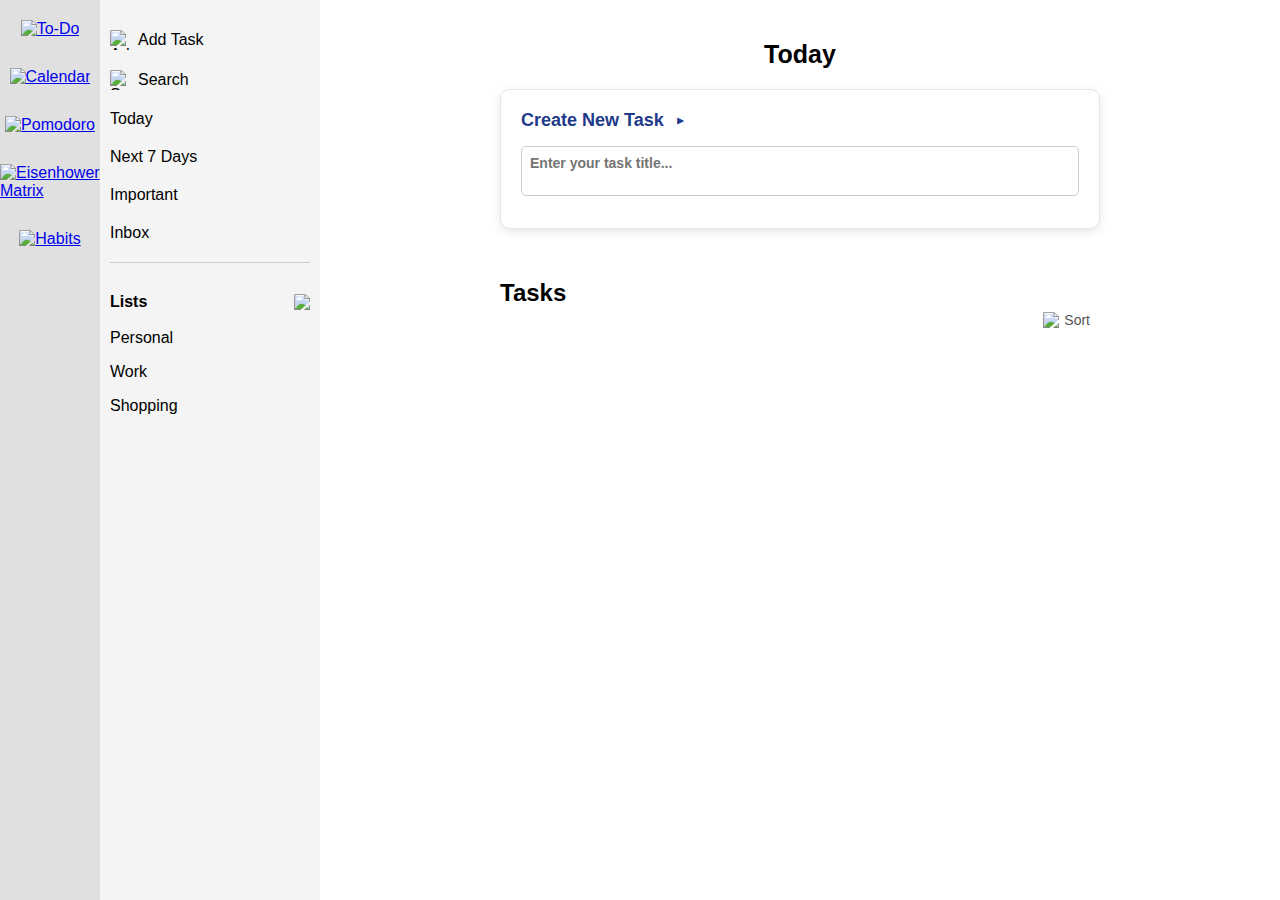
==== todo.html @ 59f5caa2 "Add files via upload" ====
<!DOCTYPE html>
<html lang="en">
<head>
    <meta charset="UTF-8">
    <meta name="viewport" content="width=device-width, initial-scale=1.0">
    <title>To-Do List</title>
    <link rel="stylesheet" href="todo.css">
</head>
<body>
<div class="container">
    <div class="left-column">
        <div class="sidebar-main">
            <nav>
                <ul>
                    <li><a href="#"><img src="note.png" alt="To-Do"></a></li>
                    <li><a href="#"><img src="calendar.png" alt="Calendar"></a></li>
                    <li><a href="#"><img src="clock.png" alt="Pomodoro"></a></li>
                    <li><a href="#"><img src="matrix.png" alt="Eisenhower Matrix"></a></li>
                    <li><a href="#"><img src="habits.png" alt="Habits"></a></li>
                </ul>
            </nav>
        </div>

        <div class="sidebar-left">
            <div class="menu">
                <a href="#"><img src="add.png" alt="Add Task">Add Task</a>
                <a href="#"><img src="search.png" alt="Search">Search</a>
                <a href="#">Today</a>
                <a href="#">Next 7 Days</a>
                <a href="#">Important</a>
                <a href="#">Inbox</a>
            </div>

            <div class="separator-line"></div>

            <div class="menu">
                <div class="lists-header">
                    <span>Lists</span>
                    <button id="add-list-btn" title="Add New List"><img src="add.png" alt="Add List"></button>
                </div>
                <div id="lists-container">
                    <!-- Lists will be dynamically added here -->
                </div>
            </div>
        </div>
    </div>

    <main>
        <h1 class="today-title">Today</h1>
        <!-- Task Creation Section -->
        <div class="task-creation-box">
            <h3>Create New Task</h3>
            <div class="input-section">
                <div class="visible-section">
                    <textarea id="task-title" placeholder="Enter your task title..." oninput="autoExpand(this)"></textarea>
                </div>
                <div class="hidden-section">
                    <textarea id="task-description" placeholder="Description..." oninput="autoExpand(this)"></textarea>

                    <div class="input-row">
                        <input type="text" id="due-date" placeholder="Date" onfocus="(this.type='date')" onblur="(this.type='text')">
                        <select id="priority">
                            <option value="priority">Priority</option>
                            <option value="low">Low</option>
                            <option value="medium">Medium</option>
                            <option value="high">High</option>
                        </select>
                        <input type="text" id="reminder" placeholder="Set Reminder" onfocus="(this.type='date')" onblur="(this.type='text')">
                        <select id="list">
                            <option value="default">List</option>
                            <!-- Custom lists will be added dynamically -->
                        </select>
                    </div>

                    <div class="button-row">
                        <button id="cancel-task">Cancel</button>
                        <button id="add-task">Add</button>
                    </div>
                </div>
            </div>
        </div>
        <!-- Task List Section -->
        <div class="task-list-container">
            <h2>Tasks</h2>
            <ul id="task-list"></ul>
        </div>
    </main>
</div>

<script src="todo.js"></script>
</body>
</html>
---- todo.css ----
/* Reset Styles */
* {
    margin: 0;
    padding: 0;
    box-sizing: border-box;
    font-family: Arial, sans-serif;
}

html, body {
    height: 100%;
    overflow-x: hidden;
}

/* Container that holds the sidebars and main content */
.container {
    display: flex;
    width: 100%;
    min-height: 100vh;
    position: relative;
}

/* Left Column: Contains two sidebars */
.left-column {
    display: flex;
    flex-direction: row;
    position: sticky;
    top: 0;
    height: 100vh;
}

/* Sidebar: Navigation Icons (First Sidebar) */
.sidebar-main {
    width: 100px;
    background: #e0e0e0;
    display: flex;
    justify-content: center;
    align-items: flex-start;
    flex-shrink: 0;
    padding-top: 20px;
    height: 100%;
    overflow-y: auto;
}

.sidebar-main nav ul {
    list-style: none;
    padding: 0;
    margin: 0;
    display: flex;
    flex-direction: column;
    align-items: center;
}

.sidebar-main nav ul li {
    margin-bottom: 30px;
}

.sidebar-main nav ul li a img {
    width: 50px;
    height: 50px;
    object-fit: contain;
    transition: transform 0.2s ease-in-out;
}

.sidebar-main nav ul li a img:hover {
    transform: scale(1.1);
}

/* Sidebar: Task Management (Second Sidebar) */
.sidebar-left {
    width: 220px;
    background: #f4f4f4;
    padding: 10px;
    display: flex;
    flex-direction: column;
    flex-shrink: 0;
    height: 100%;
    overflow-y: auto;
}

/* Sidebar Menu Links */
.sidebar-left .menu {
    display: flex;
    flex-direction: column;
    margin-top: 10px;
}

.sidebar-left .menu a {
    text-decoration: none;
    color: black;
    padding: 10px 0;
    font-size: 16px;
    cursor: pointer;
    display: flex;
    align-items: center;
    gap: 8px;
}

.sidebar-left .menu a img {
    width: 20px;
    height: 20px;
    object-fit: contain;
}

/* Separator line */
.separator-line {
    border-top: 1px solid #ccc;
    margin: 10px 0;
}

/* "Today" Title beside Sidebars */
.today-title {
    font-size: 25px;
    font-weight: bold;
    color: black;
    margin-bottom: 20px;
}

/* Main Content */
main {
    flex: 1;
    display: flex;
    flex-direction: column;
    justify-content: flex-start;
    align-items: center;
    padding: 40px 20px 20px;
    min-height: 100vh;
    overflow-y: auto;
}

/* To-Do Container */
.todo-container {
    width: 100%;
    max-width: 500px;
    background: white;
    padding: 15px;
    border-radius: 8px;
    box-shadow: 0px 4px 6px rgba(0, 0, 0, 0.1);
}

/* Input Section */
.input-section {
    display: flex;
    flex-direction: column;
    gap: 8px;
    margin-bottom: 15px;
    width: 100%;
    max-width: 600px;
}

/* Task Title Box */
#task-title {
    font-size: 14px;
    color: black;
    font-weight: bold;
    padding: 8px;
    width: 100%;
    border: 1px solid #ccc;
    border-radius: 5px;
    resize: none;
    min-height: 30px;
    max-height: 180px;
    overflow-y: auto;
}

/* Task Description Box */
#task-description {
    font-size: 14px;
    color: #333;
    padding: 8px;
    width: 100%;
    border: 1px solid #ccc;
    border-radius: 5px;
    resize: none;
    overflow-y: auto;
    min-height: 40px;
    max-height: 240px;
}

/* Row for Date, Priority, Reminder, and List */
.input-row {
    display: flex;
    gap: 8px;
    flex-wrap: wrap;
}

.input-row input, .input-row select {
    flex: 1;
    min-width: 100px;
    padding: 8px;
    font-size: 14px;
    border: 1px solid #ccc;
    border-radius: 5px;
    width: 100%;
}

/* Ensure Date and Reminder inputs remain grey */
.input-row input[type="date"],
.input-row input[type="text"] {
    color: grey;
}

/* Force the text to stay grey when selecting a date */
.input-row input[type="date"]:focus,
.input-row input[type="text"]:focus {
    color: grey !important;
}

/* Task List Container */
.task-list-container {
    width: 100%;
    max-width: 600px;
    margin-top: 20px;
}

/* Task List */
#task-list {
    list-style: none;
    padding: 0;
    width: 100%;
}

#task-list li {
    background: #f9f9f9;
    margin: 8px 0;
    padding: 12px;
    border-left: 4px solid #1e3a8a;
    display: flex;
    justify-content: space-between;
    align-items: flex-start;
    border-radius: 5px;
}

/* Editable Content */
.editable-content {
    position: relative;
    width: 100%;
}

.display-text {
    cursor: pointer;
    padding: 4px;
    min-height: 20px;
    border-radius: 3px;
}

.display-text:hover {
    background-color: #f0f0f0;
}

.edit-input {
    width: 100%;
    padding: 4px;
    border: 1px solid #ccc;
    border-radius: 3px;
    font-size: inherit;
}

textarea.edit-input {
    resize: vertical;
    min-height: 30px;
}

/* Task title styling */
.task-title {
    font-weight: bold;
    margin-bottom: 4px;
}

/* Task description styling */
.task-desc {
    color: #555;
    margin-bottom: 8px;
}

/* Add & Cancel Buttons */
.button-row {
    display: flex;
    justify-content: flex-end;
    gap: 10px;
    margin-top: 10px;
}

#add-task, #cancel-task {
    padding: 10px 15px;
    font-size: 14px;
    border: none;
    border-radius: 5px;
    cursor: pointer;
    transition: background 0.2s ease-in-out;
}

#add-task {
    background: #1e3a8a;
    color: white;
}

#add-task:hover {
    background: #162d6a;
}

#cancel-task {
    background: #888;
    color: white;
}

#cancel-task:hover {
    background: #666;
}

/* Make Priority and List dropdown show text in black */
#priority, #list {
    color: grey;
}

/* Ring for Task Completion */
.task-ring {
    width: 20px;
    height: 20px;
    border-radius: 50%;
    border: 2px solid #1e3a8a;
    display: inline-block;
    margin-right: 15px;
    cursor: pointer;
    flex-shrink: 0;
}

/* Modify the task-ring completed style to show a checkmark */
.task-ring.completed {
    background-color: #1e3a8a;
    border-color: #1e3a8a;
    position: relative;
}

/* Add checkmark/tick using a pseudo-element */
.task-ring.completed::after {
    content: "✓";
    position: absolute;
    top: 50%;
    left: 50%;
    transform: translate(-50%, -50%);
    color: white;
    font-size: 12px;
    font-weight: bold;
}

.task-metadata {
    font-size: 13px;
    color: #555;
    margin-top: 8px;
    display: flex;
    flex-direction: row;
    flex-wrap: wrap;
    gap: 15px;
}

.task-item {
    display: flex;
    align-items: flex-start;
    margin-bottom: 10px;
    width: 100%;
}

.delete-task {
    font-size: 18px;
    flex-shrink: 0;
    background: #ff5555;
    color: white;
    border: none;
    border-radius: 50%;
    width: 24px;
    height: 24px;
    cursor: pointer;
    margin-left: 10px;
}

/* Sorting Container */
.sorting-container {
    display: flex;
    justify-content: flex-end;
    align-items: center;
    margin-bottom: 15px;
    gap: 10px;
}

.sort-button {
    display: flex;
    align-items: center;
    background: none;
    border: none;
    cursor: pointer;
    color: #555;
    font-size: 14px;
    padding: 5px 10px;
    border-radius: 4px;
    transition: background-color 0.2s;
}

.sort-button:hover {
    background-color: #f0f0f0;
}

.sort-button img {
    width: 16px;
    height: 16px;
    margin-right: 5px;
}

.sort-menu {
    position: absolute;
    background: white;
    border: 1px solid #ccc;
    border-radius: 5px;
    box-shadow: 0 2px 10px rgba(0, 0, 0, 0.1);
    display: none;
    z-index: 1000;
    overflow: hidden;
}

.sort-menu.visible {
    display: block;
}

.sort-option {
    padding: 8px 15px;
    cursor: pointer;
    transition: background-color 0.2s;
    font-size: 14px;
}

.sort-option:hover {
    background-color: #f4f4f4;
}

.sort-option.active {
    background-color: #e6e6e6;
    font-weight: bold;
}

/* Expandable Task Creation Box */
.task-creation-box {
    background-color: white;
    border-radius: 10px;
    box-shadow: 0 3px 10px rgba(0, 0, 0, 0.1);
    padding: 20px;
    margin-bottom: 30px;
    border: 1px solid #e6e6e6;
    transition: all 0.3s ease;
    width: 100%;
    max-width: 600px;
}

.task-creation-box h3 {
    margin: 0 0 15px 0;
    color: #1e3a8a;
    font-size: 18px;
    font-weight: 600;
    cursor: pointer;
    display: flex;
    align-items: center;
}

.task-creation-box h3::after {
    content: "▼";
    font-size: 12px;
    margin-left: 10px;
    transform: rotate(-90deg);
    transition: transform 0.3s ease;
}

.task-creation-box.expanded h3::after {
    transform: rotate(0);
}

/* Hidden sections that will be shown when expanded */
.hidden-section {
    max-height: 0;
    overflow: hidden;
    transition: max-height 0.3s ease;
    opacity: 0;
}

.task-creation-box.expanded .hidden-section {
    max-height: 400px; /* Set this to an appropriate value */
    opacity: 1;
}

/* Always visible section */
.visible-section {
    margin-bottom: 0;
}

/* Make the input section within the box look cleaner */
.task-creation-box .input-section {
    margin-bottom: 0;
}

/* Add a subtle hover effect to the inputs */
.task-creation-box textarea,
.task-creation-box input,
.task-creation-box select {
    transition: border-color 0.2s ease-in-out;
}

.task-creation-box textarea:focus,
.task-creation-box input:focus,
.task-creation-box select:focus {
    border-color: #1e3a8a;
    outline: none;
}

/* List Management */
.lists-header {
    display: flex;
    justify-content: space-between;
    align-items: center;
    padding: 10px 0;
}

.lists-header span {
    font-weight: bold;
}

#add-list-btn {
    background: none;
    border: none;
    cursor: pointer;
    display: flex;
    align-items: center;
    justify-content: center;
}

#add-list-btn img {
    width: 16px;
    height: 16px;
}

.list-item {
    display: flex;
    justify-content: space-between;
    align-items: center;
    padding: 8px 0;
}

.list-actions {
    display: none;
}

.list-item:hover .list-actions {
    display: flex;
    gap: 5px;
}

.list-edit-btn, .list-delete-btn {
    background: none;
    border: none;
    cursor: pointer;
    color: #555;
    font-size: 12px;
}

.list-edit-btn:hover, .list-delete-btn:hover {
    color: #1e3a8a;
}

.list-name {
    cursor: pointer;
    flex-grow: 1;
}

.list-edit-input {
    width: 100%;
    padding: 4px;
    border: 1px solid #ccc;
    border-radius: 3px;
    font-size: 14px;
}

/* Lists container scrollable */
#lists-container {
    overflow-y: auto;
    max-height: calc(100vh - 250px);
}

/* Scrollbar styling */
::-webkit-scrollbar {
    width: 8px;
    height: 8px;
}

::-webkit-scrollbar-track {
    background: #f1f1f1;
    border-radius: 4px;
}

::-webkit-scrollbar-thumb {
    background: #c1c1c1;
    border-radius: 4px;
}

::-webkit-scrollbar-thumb:hover {
    background: #a8a8a8;
}

/* Responsive adjustments */
@media (max-width: 768px) {
    .container {
        flex-direction: column;
    }

    .left-column {
        position: relative;
        height: auto;
        flex-direction: column;
        width: 100%;
    }

    .sidebar-main {
        width: 100%;
        height: auto;
        padding: 10px;
    }

    .sidebar-main nav ul {
        flex-direction: row;
        justify-content: space-around;
    }

    .sidebar-main nav ul li {
        margin-bottom: 0;
        margin-right: 15px;
    }

    .sidebar-left {
        width: 100%;
        height: auto;
        max-height: 300px;
    }

    main {
        padding-top: 20px;
    }

    .today-title {
        position: static;
        margin-bottom: 20px;
    }
}
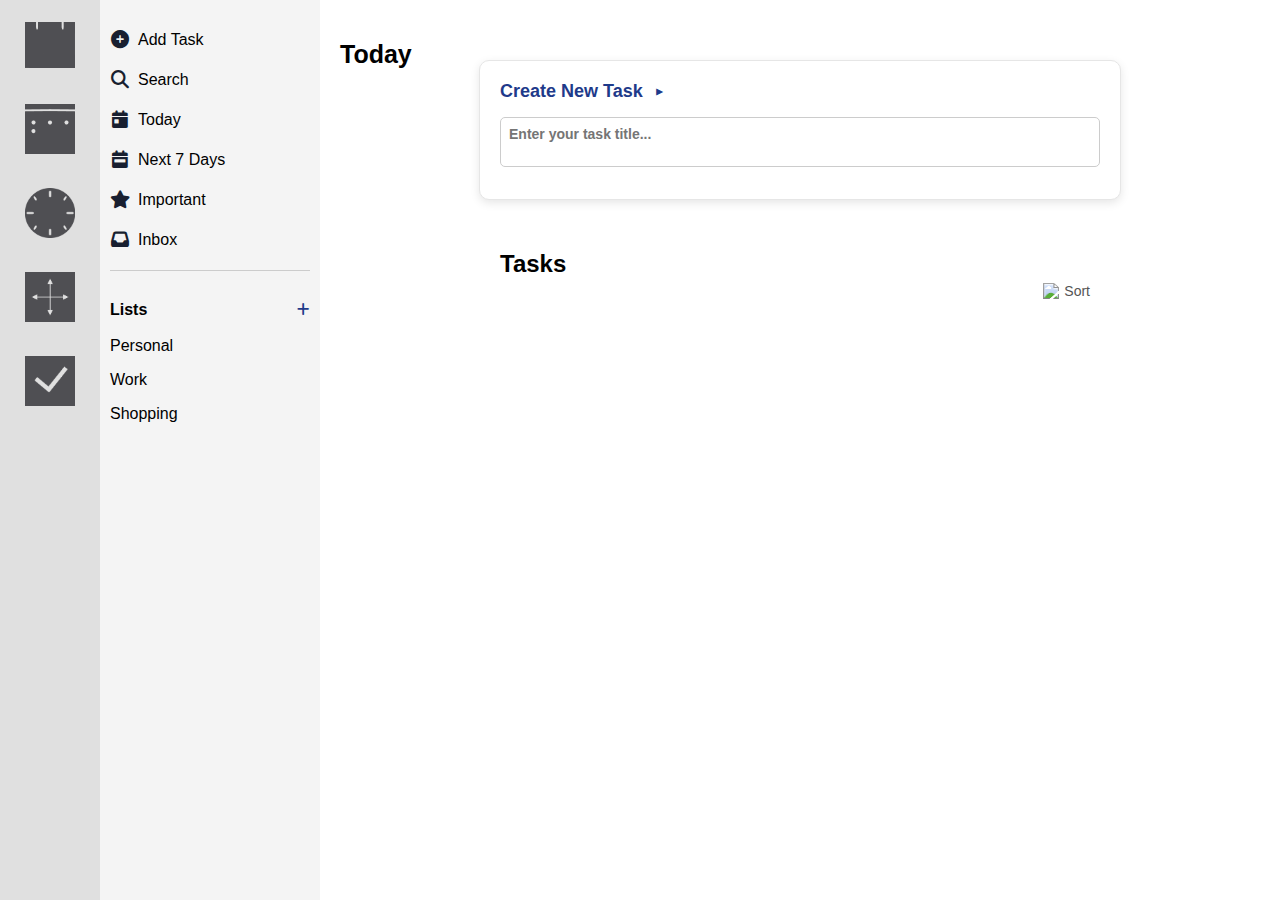
==== commit c4c389df: "Images working" ====
--- a/todo.html
+++ b/todo.html
@@ -1,5 +1,9 @@
 <!DOCTYPE html>
 <html lang="en">
+
+<link rel="stylesheet" href="https://cdnjs.cloudflare.com/ajax/libs/font-awesome/6.4.0/css/all.min.css">
+
+
 <head>
     <meta charset="UTF-8">
     <meta name="viewport" content="width=device-width, initial-scale=1.0">
@@ -23,12 +27,12 @@
 
         <div class="sidebar-left">
             <div class="menu">
-                <a href="#"><img src="add.png" alt="Add Task">Add Task</a>
-                <a href="#"><img src="search.png" alt="Search">Search</a>
-                <a href="#">Today</a>
-                <a href="#">Next 7 Days</a>
-                <a href="#">Important</a>
-                <a href="#">Inbox</a>
+                <a href="#" id="add-task-link"><i class="fas fa-plus-circle"></i> Add Task</a>
+                <a href="#"><i class="fas fa-search"></i> Search</a>
+                <a href="#"><i class="fas fa-calendar-day"></i> Today</a>
+                <a href="#"><i class="fas fa-calendar-week"></i> Next 7 Days</a>
+                <a href="#"><i class="fas fa-star"></i> Important</a>
+                <a href="#"><i class="fas fa-inbox"></i> Inbox</a>
             </div>
 
             <div class="separator-line"></div>
@@ -36,7 +40,7 @@
             <div class="menu">
                 <div class="lists-header">
                     <span>Lists</span>
-                    <button id="add-list-btn" title="Add New List"><img src="add.png" alt="Add List"></button>
+                    <button id="add-list-btn" title="Add New List"><i class="fas fa-plus"></i></button>
                 </div>
                 <div id="lists-container">
                     <!-- Lists will be dynamically added here -->
@@ -72,6 +76,7 @@
                         </select>
                     </div>
 
+
                     <div class="button-row">
                         <button id="cancel-task">Cancel</button>
                         <button id="add-task">Add</button>
--- a/todo.css
+++ b/todo.css
@@ -1,3 +1,8 @@
+
+
+
+
+
 /* Reset Styles */
 * {
     margin: 0;
@@ -6,29 +11,19 @@
     font-family: Arial, sans-serif;
 }
 
-html, body {
-    height: 100%;
-    overflow-x: hidden;
-}
-
 /* Container that holds the sidebars and main content */
 .container {
     display: flex;
     width: 100%;
-    min-height: 100vh;
-    position: relative;
+    height: 100vh;
 }
 
 /* Left Column: Contains two sidebars */
 .left-column {
     display: flex;
     flex-direction: row;
-    position: sticky;
-    top: 0;
-    height: 100vh;
-}
-
-/* Sidebar: Navigation Icons (First Sidebar) */
+}
+
 .sidebar-main {
     width: 100px;
     background: #e0e0e0;
@@ -37,7 +32,9 @@
     align-items: flex-start;
     flex-shrink: 0;
     padding-top: 20px;
-    height: 100%;
+    position: sticky;
+    top: 0;
+    height: 100vh;
     overflow-y: auto;
 }
 
@@ -65,7 +62,6 @@
     transform: scale(1.1);
 }
 
-/* Sidebar: Task Management (Second Sidebar) */
 .sidebar-left {
     width: 220px;
     background: #f4f4f4;
@@ -73,7 +69,9 @@
     display: flex;
     flex-direction: column;
     flex-shrink: 0;
-    height: 100%;
+    position: sticky;
+    top: 0;
+    height: 100vh;
     overflow-y: auto;
 }
 
@@ -112,7 +110,9 @@
     font-size: 25px;
     font-weight: bold;
     color: black;
-    margin-bottom: 20px;
+    position: absolute;
+    left: 340px;
+    top: 40px;
 }
 
 /* Main Content */
@@ -122,9 +122,7 @@
     flex-direction: column;
     justify-content: flex-start;
     align-items: center;
-    padding: 40px 20px 20px;
-    min-height: 100vh;
-    overflow-y: auto;
+    padding: 60px 20px 20px;
 }
 
 /* To-Do Container */
@@ -310,18 +308,6 @@
 /* Make Priority and List dropdown show text in black */
 #priority, #list {
     color: grey;
-}
-
-/* Ring for Task Completion */
-.task-ring {
-    width: 20px;
-    height: 20px;
-    border-radius: 50%;
-    border: 2px solid #1e3a8a;
-    display: inline-block;
-    margin-right: 15px;
-    cursor: pointer;
-    flex-shrink: 0;
 }
 
 /* Modify the task-ring completed style to show a checkmark */
@@ -358,19 +344,394 @@
     align-items: flex-start;
     margin-bottom: 10px;
     width: 100%;
-}
-
+}/* Reset Styles */
+* {
+    margin: 0;
+    padding: 0;
+    box-sizing: border-box;
+    font-family: Arial, sans-serif;
+}
+
+/* Container that holds the sidebars and main content */
+.container {
+    display: flex;
+    width: 100%;
+    height: 100vh;
+    position: relative;
+    overflow-x: hidden;
+}
+
+.left-column {
+    display: flex;
+    flex-direction: row;
+    position: fixed;
+    top: 0;
+    left: 0;
+    height: 100vh;
+    z-index: 100;
+}
+
+/* Sidebar: Navigation Icons (First Sidebar) */
+.sidebar-main {
+    width: 100px;
+    background: #e0e0e0;
+    display: flex;
+    justify-content: center;
+    align-items: flex-start;
+    flex-shrink: 0;
+    padding-top: 20px;
+}
+
+.sidebar-main nav ul {
+    list-style: none;
+    padding: 0;
+    margin: 0;
+    display: flex;
+    flex-direction: column;
+    align-items: center;
+}
+
+.sidebar-main nav ul li {
+    margin-bottom: 30px;
+}
+
+.sidebar-main nav ul li a img {
+    width: 50px;
+    height: 50px;
+    object-fit: contain;
+    transition: transform 0.2s ease-in-out;
+}
+
+.sidebar-main nav ul li a img:hover {
+    transform: scale(1.1);
+}
+
+/* Sidebar: Task Management (Second Sidebar) */
+.sidebar-left {
+    width: 220px;
+    background: #f4f4f4;
+    padding: 10px;
+    display: flex;
+    flex-direction: column;
+    flex-shrink: 0;
+}
+
+/* Sidebar Menu Links */
+.sidebar-left .menu {
+    display: flex;
+    flex-direction: column;
+    margin-top: 10px;
+}
+
+.sidebar-left .menu a {
+    text-decoration: none;
+    color: black;
+    padding: 10px 0;
+    font-size: 16px;
+    cursor: pointer;
+    display: flex;
+    align-items: center;
+    gap: 8px;
+}
+
+.sidebar-left .menu a img {
+    width: 20px;
+    height: 20px;
+    object-fit: contain;
+}
+
+/* Separator line */
+.separator-line {
+    border-top: 1px solid #ccc;
+    margin: 10px 0;
+}
+
+/* "Today" Title beside Sidebars */
+.today-title {
+    font-size: 25px;
+    font-weight: bold;
+    color: black;
+    position: absolute;
+    left: 340px;
+    top: 40px;
+}
+
+main {
+    flex: 1;
+    display: flex;
+    flex-direction: column;
+    justify-content: flex-start;
+    align-items: center;
+    padding: 60px 20px 20px;
+    margin-left: 320px; /* Combined width of both sidebars */
+}
+
+/* To-Do Container */
+.todo-container {
+    width: 100%;
+    max-width: 500px;
+    background: white;
+    padding: 15px;
+    border-radius: 8px;
+    box-shadow: 0px 4px 6px rgba(0, 0, 0, 0.1);
+}
+
+/* Input Section */
+.input-section {
+    display: flex;
+    flex-direction: column;
+    gap: 8px;
+    margin-bottom: 15px;
+    width: 100%;
+    max-width: 600px;
+}
+
+/* Task Title Box */
+#task-title {
+    font-size: 14px;
+    color: black;
+    font-weight: bold;
+    padding: 8px;
+    width: 100%;
+    border: 1px solid #ccc;
+    border-radius: 5px;
+    resize: none;
+    min-height: 30px;
+    max-height: 180px;
+    overflow-y: auto;
+}
+
+/* Task Description Box */
+#task-description {
+    font-size: 14px;
+    color: #333;
+    padding: 8px;
+    width: 100%;
+    border: 1px solid #ccc;
+    border-radius: 5px;
+    resize: none;
+    overflow-y: auto;
+    min-height: 40px;
+    max-height: 240px;
+}
+
+/* Row for Date, Priority, Reminder, and List */
+.input-row {
+    display: flex;
+    gap: 8px;
+    flex-wrap: wrap;
+}
+
+.input-row input, .input-row select {
+    flex: 1;
+    min-width: 100px;
+    padding: 8px;
+    font-size: 14px;
+    border: 1px solid #ccc;
+    border-radius: 5px;
+    width: 100%;
+}
+
+/* Ensure Date and Reminder inputs remain grey */
+.input-row input[type="date"],
+.input-row input[type="text"] {
+    color: grey;
+}
+
+/* Force the text to stay grey when selecting a date */
+.input-row input[type="date"]:focus,
+.input-row input[type="text"]:focus {
+    color: grey !important;
+}
+
+/* Task List Container */
+.task-list-container {
+    width: 100%;
+    max-width: 600px;
+    margin-top: 20px;
+}
+
+/* Task List */
+#task-list {
+    list-style: none;
+    padding: 0;
+    width: 100%;
+}
+
+#task-list li {
+    background: #f9f9f9;
+    margin: 8px 0;
+    padding: 12px;
+    border-left: 4px solid #1e3a8a;
+    display: flex;
+    justify-content: space-between;
+    align-items: flex-start;
+    border-radius: 5px;
+}
+
+/* Editable Content */
+.editable-content {
+    position: relative;
+    width: 100%;
+}
+
+.display-text {
+    cursor: pointer;
+    padding: 4px;
+    min-height: 20px;
+    border-radius: 3px;
+}
+
+.display-text:hover {
+    background-color: #f0f0f0;
+}
+
+.edit-input {
+    width: 100%;
+    padding: 4px;
+    border: 1px solid #ccc;
+    border-radius: 3px;
+    font-size: inherit;
+}
+
+textarea.edit-input {
+    resize: vertical;
+    min-height: 30px;
+}
+
+/* Task title styling */
+.task-title {
+    font-weight: bold;
+    margin-bottom: 4px;
+}
+
+/* Task description styling */
+.task-desc {
+    color: #555;
+    margin-bottom: 8px;
+}
+
+/* Add & Cancel Buttons */
+.button-row {
+    display: flex;
+    justify-content: flex-end;
+    gap: 10px;
+    margin-top: 10px;
+}
+
+#add-task, #cancel-task {
+    padding: 10px 15px;
+    font-size: 14px;
+    border: none;
+    border-radius: 5px;
+    cursor: pointer;
+    transition: background 0.2s ease-in-out;
+}
+
+#add-task {
+    background: #1e3a8a;
+    color: white;
+}
+
+#add-task:hover {
+    background: #162d6a;
+}
+
+#cancel-task {
+    background: #888;
+    color: white;
+}
+
+#cancel-task:hover {
+    background: #666;
+}
+
+/* Make Priority and List dropdown show text in black */
+#priority, #list {
+    color: grey;
+}
+
+/* Ring for Task Completion */
+.task-ring {
+    width: 20px;
+    height: 20px;
+    border-radius: 50%;
+    border: 2px solid #1e3a8a;
+    display: inline-block;
+    margin-right: 15px;
+    cursor: pointer;
+    flex-shrink: 0;
+}
+
+.task-ring.completed {
+    background-color: #1e3a8a;
+    border-color: #fff;
+}
+
+.task-metadata {
+    font-size: 13px;
+    color: #555;
+    margin-top: 8px;
+    display: flex;
+    flex-direction: row;
+    flex-wrap: wrap;
+    gap: 15px;
+}
+
+.task-item {
+    display: flex;
+    align-items: flex-start;
+    margin-bottom: 10px;
+    width: 100%;
+}
+
+/* Animated Delete Button */
 .delete-task {
     font-size: 18px;
     flex-shrink: 0;
-    background: #ff5555;
+    width: 26px;
+    height: 26px;
+    border-radius: 50%;
+    display: flex;
+    align-items: center;
+    justify-content: center;
+    background-color: #ff5555;
     color: white;
     border: none;
-    border-radius: 50%;
-    width: 24px;
-    height: 24px;
-    cursor: pointer;
-    margin-left: 10px;
+    cursor: pointer;
+    transition: all 0.3s ease;
+    box-shadow: 0 2px 5px rgba(255, 85, 85, 0.3);
+    position: relative;
+    overflow: hidden;
+}
+
+.delete-task:hover {
+    transform: rotate(90deg) scale(1.1);
+    box-shadow: 0 4px 8px rgba(255, 85, 85, 0.5);
+}
+
+.delete-task:active {
+    transform: scale(0.9);
+}
+
+.delete-task::before {
+    content: "";
+    position: absolute;
+    top: 0;
+    left: -100%;
+    width: 100%;
+    height: 100%;
+    background: rgba(255, 255, 255, 0.2);
+    transition: all 0.3s ease;
+}
+
+.delete-task:hover::before {
+    left: 100%;
+}
+
+.delete-task {
+    font-size: 18px;
+    flex-shrink: 0;
 }
 
 /* Sorting Container */
@@ -445,8 +806,6 @@
     margin-bottom: 30px;
     border: 1px solid #e6e6e6;
     transition: all 0.3s ease;
-    width: 100%;
-    max-width: 600px;
 }
 
 .task-creation-box h3 {
@@ -508,6 +867,42 @@
     outline: none;
 }
 
+/* Task Creation Box */
+.task-creation-box {
+    background-color: white;
+    border-radius: 10px;
+    box-shadow: 0 3px 10px rgba(0, 0, 0, 0.1);
+    padding: 20px;
+    margin-bottom: 30px;
+    border: 1px solid #e6e6e6;
+}
+
+.task-creation-box h3 {
+    margin: 0 0 15px 0;
+    color: #1e3a8a;
+    font-size: 18px;
+    font-weight: 600;
+}
+
+/* Make the input section within the box look cleaner */
+.task-creation-box .input-section {
+    margin-bottom: 0;
+}
+
+/* Add a subtle hover effect to the inputs */
+.task-creation-box textarea,
+.task-creation-box input,
+.task-creation-box select {
+    transition: border-color 0.2s ease-in-out;
+}
+
+.task-creation-box textarea:focus,
+.task-creation-box input:focus,
+.task-creation-box select:focus {
+    border-color: #1e3a8a;
+    outline: none;
+}
+
 /* List Management */
 .lists-header {
     display: flex;
@@ -556,10 +951,19 @@
     cursor: pointer;
     color: #555;
     font-size: 12px;
-}
-
-.list-edit-btn:hover, .list-delete-btn:hover {
+    padding: 2px 5px;
+    border-radius: 3px;
+    transition: all 0.2s ease;
+}
+
+.list-edit-btn:hover {
+    background-color: #e0e0e0;
     color: #1e3a8a;
+}
+
+.list-delete-btn:hover {
+    background-color: #ffe0e0;
+    color: #ff5555;
 }
 
 .list-name {
@@ -575,73 +979,93 @@
     font-size: 14px;
 }
 
-/* Lists container scrollable */
-#lists-container {
-    overflow-y: auto;
-    max-height: calc(100vh - 250px);
-}
-
-/* Scrollbar styling */
-::-webkit-scrollbar {
-    width: 8px;
-    height: 8px;
-}
-
-::-webkit-scrollbar-track {
-    background: #f1f1f1;
-    border-radius: 4px;
-}
-
-::-webkit-scrollbar-thumb {
-    background: #c1c1c1;
-    border-radius: 4px;
-}
-
-::-webkit-scrollbar-thumb:hover {
-    background: #a8a8a8;
-}
-
-/* Responsive adjustments */
-@media (max-width: 768px) {
-    .container {
-        flex-direction: column;
-    }
-
-    .left-column {
-        position: relative;
-        height: auto;
-        flex-direction: column;
-        width: 100%;
-    }
-
-    .sidebar-main {
-        width: 100%;
-        height: auto;
-        padding: 10px;
-    }
-
-    .sidebar-main nav ul {
-        flex-direction: row;
-        justify-content: space-around;
-    }
-
-    .sidebar-main nav ul li {
-        margin-bottom: 0;
-        margin-right: 15px;
-    }
-
-    .sidebar-left {
-        width: 100%;
-        height: auto;
-        max-height: 300px;
-    }
-
-    main {
-        padding-top: 20px;
-    }
-
-    .today-title {
-        position: static;
-        margin-bottom: 20px;
-    }
+/* List Management */
+.lists-header {
+    display: flex;
+    justify-content: space-between;
+    align-items: center;
+    padding: 10px 0;
+}
+
+.lists-header span {
+    font-weight: bold;
+}
+
+#add-list-btn {
+    background: none;
+    border: none;
+    cursor: pointer;
+    display: flex;
+    align-items: center;
+    justify-content: center;
+}
+
+#add-list-btn img {
+    width: 16px;
+    height: 16px;
+}
+
+.list-item {
+    display: flex;
+    justify-content: space-between;
+    align-items: center;
+    padding: 8px 0;
+}
+
+.list-actions {
+    display: none;
+}
+
+.list-item:hover .list-actions {
+    display: flex;
+    gap: 5px;
+}
+
+.list-edit-btn, .list-delete-btn {
+    background: none;
+    border: none;
+    cursor: pointer;
+    color: #555;
+    font-size: 12px;
+}
+
+.list-edit-btn:hover, .list-delete-btn:hover {
+    color: #1e3a8a;
+}
+
+.list-name {
+    cursor: pointer;
+    flex-grow: 1;
+}
+
+.list-edit-input {
+    width: 100%;
+    padding: 4px;
+    border: 1px solid #ccc;
+    border-radius: 3px;
+    font-size: 14px;
+}
+
+
+/* Icon styling for sidebar menu */
+.sidebar-left .menu a i {
+    width: 20px;
+    height: 20px;
+    font-size: 18px;
+    display: flex;
+    align-items: center;
+    justify-content: center;
+    color: #181f30;
+}
+
+/* Add list button icon */
+#add-list-btn i {
+    font-size: 14px;
+    color: #1e3a8a;
+}
+
+/* Hover effects for icons */
+.sidebar-left .menu a:hover i {
+    transform: scale(1.1);
+    transition: transform 0.2s ease;
 }